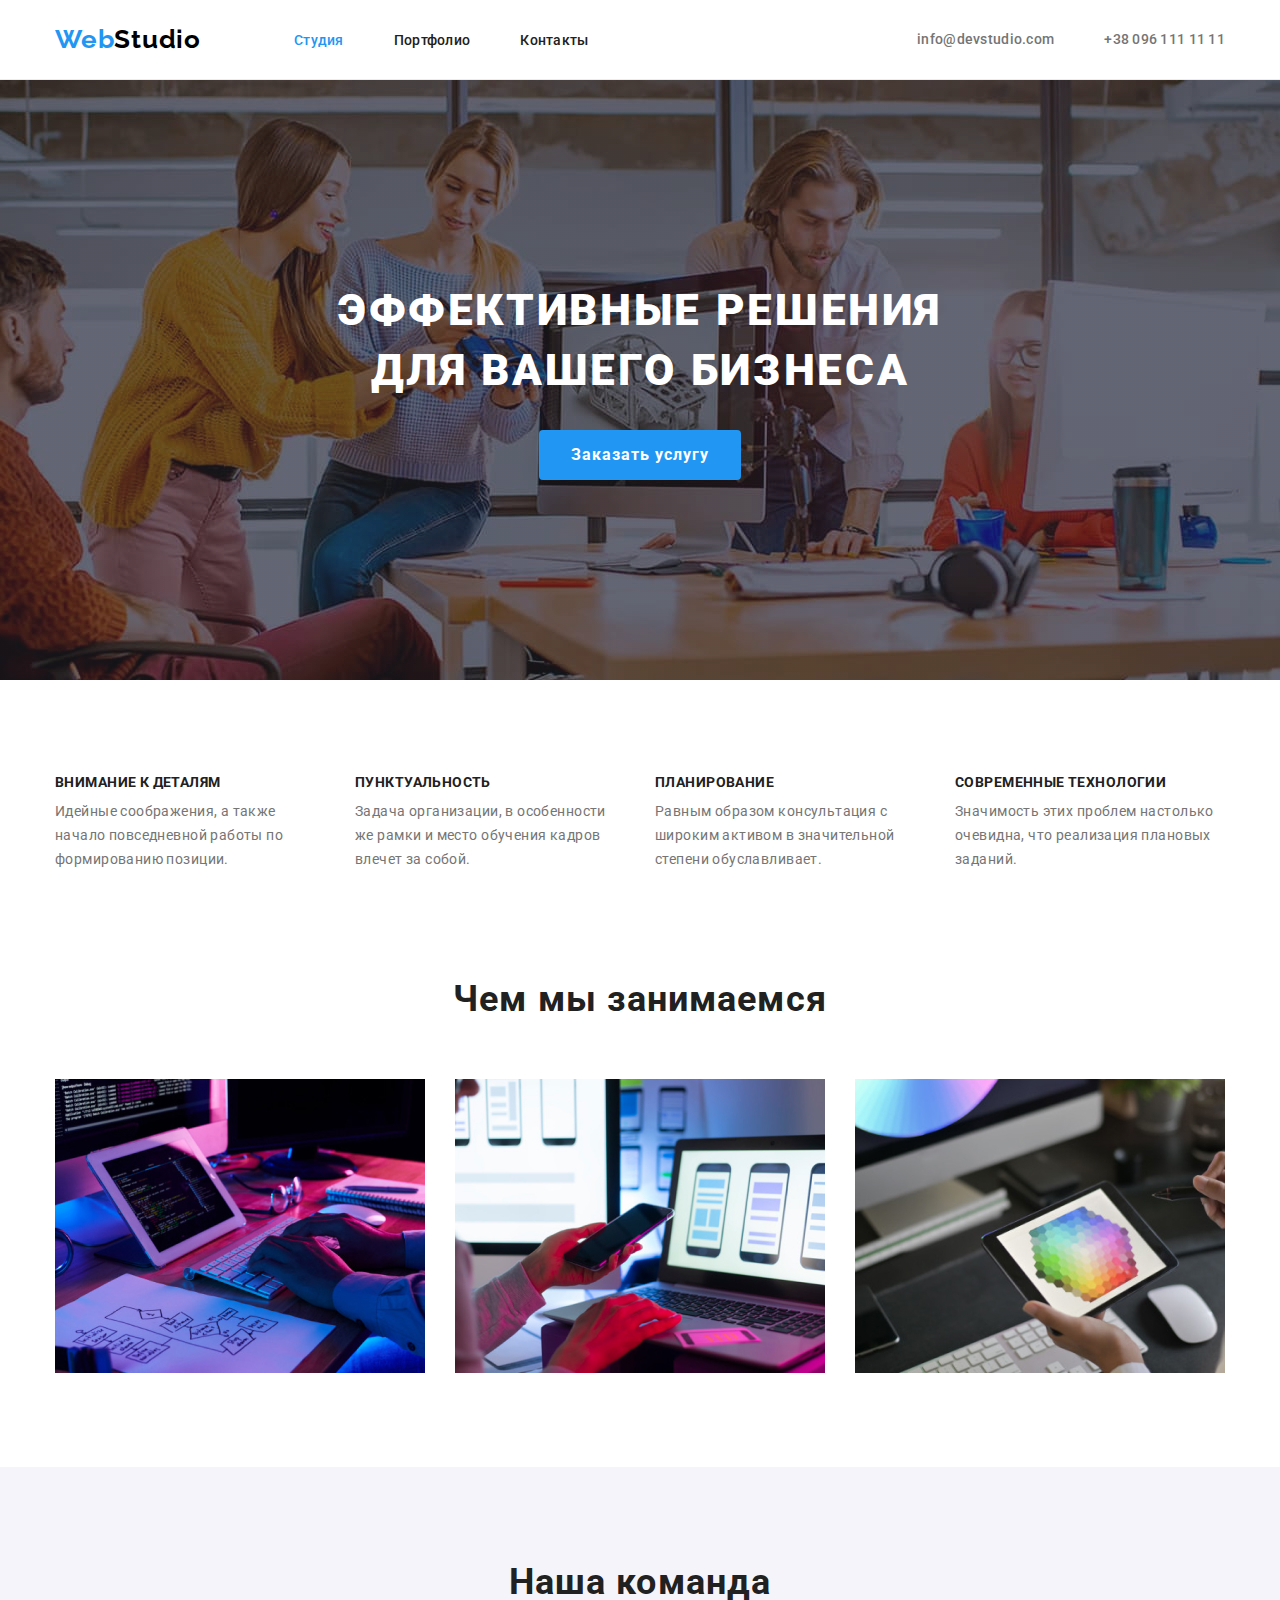
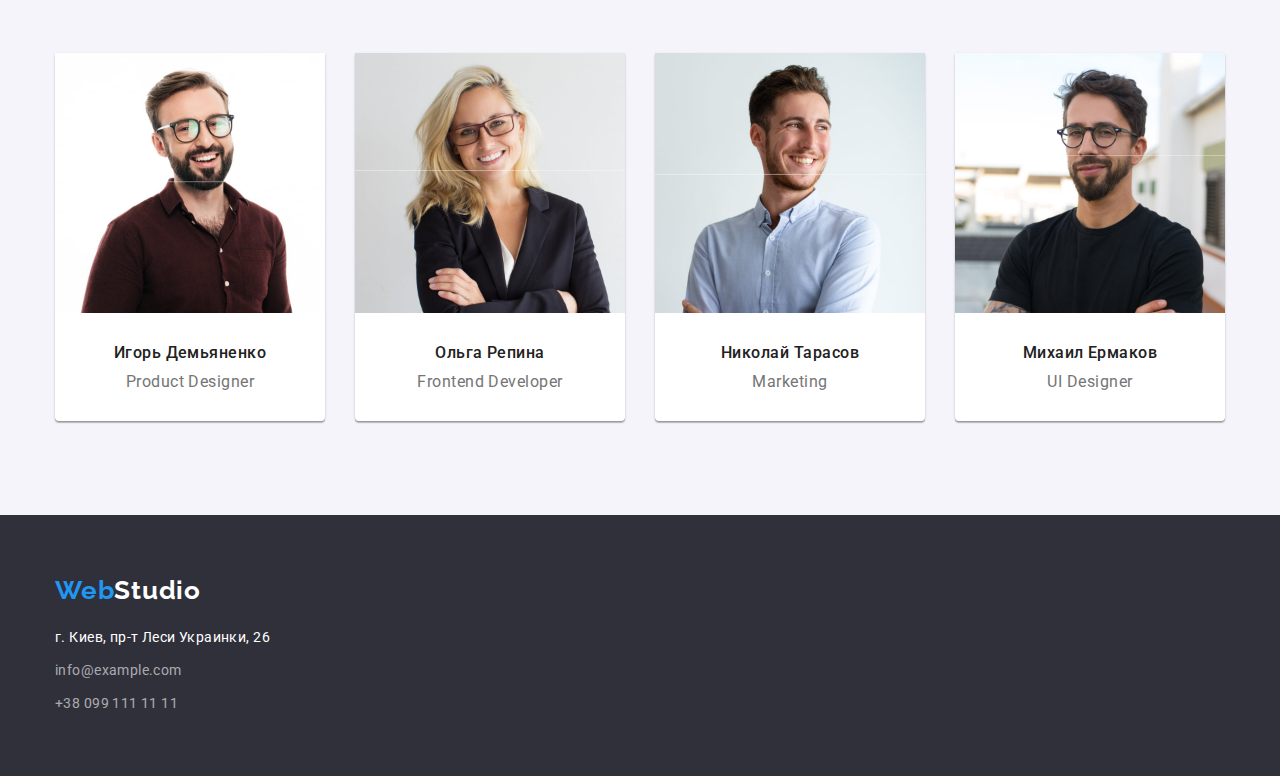
==== index.html @ e34e83f9 "Добавляет hw3 + background hero" ====
<!DOCTYPE html>
<html lang="ru">
  <head>
    <meta charset="UTF-8" />
    <meta http-equiv="X-UA-Compatible" content="IE=edge" />
    <meta name="viewport" content="width=device-width, initial-scale=1.0" />
    <title>Web Studio</title>
    <link rel="stylesheet" href="./css/modern-normalize.css" />
    <link rel="preconnect" href="https://fonts.gstatic.com" />
    <link
      href="https://fonts.googleapis.com/css2?family=Raleway:wght@700&family=Roboto:wght@400;500;700;900&display=swap"
      rel="stylesheet"
    />
    <link rel="stylesheet" href="./css/styles.css" />
  </head>
  <body>
    <header class="header">
      <div class="container">
        <nav class="navigation">
          <a href="./index.html" class="logo"
            ><span class="logo-web">Web</span>Studio</a
          >
          <ul class="site-nav list">
            <li><a href="./index.html" class="link active">Студия</a></li>
            <li><a href="./portfolio.html" class="link">Портфолио</a></li>
            <li><a href="" class="link">Контакты</a></li>
          </ul>
        </nav>
        <ul class="contact-list">
          <li>
            <a href="mailto:info@devstudio.com" class="link"
              >info@devstudio.com</a
            >
          </li>
          <li>
            <a href="tel:+380961111111" class="link">+38 096 111 11 11</a>
          </li>
        </ul>
      </div>
    </header>

    <main>
      <section class="hero">
        <div class="container">
          <h1 class="hero-title">
            Эффективные решения<br />для вашего бизнеса
          </h1>
          <button type="button" class="hero-button">Заказать услугу</button>
        </div>
      </section>
      <section class="features">
        <div class="container">
          <h2 class="features-title">Особенности</h2>
          <ul class="features-list">
            <li>
              <h3 class="features-list-title">Внимание к деталям</h3>
              <p class="features-list-text">
                Идейные соображения, а также начало повседневной работы по
                формированию позиции.
              </p>
            </li>
            <li>
              <h3 class="features-list-title">Пунктуальность</h3>
              <p class="features-list-text">
                Задача организации, в особенности же рамки и место обучения
                кадров влечет за собой.
              </p>
            </li>
            <li>
              <h3 class="features-list-title">Планирование</h3>
              <p class="features-list-text">
                Равным образом консультация с широким активом в значительной
                степени обуславливает.
              </p>
            </li>
            <li>
              <h3 class="features-list-title">Современные технологии</h3>
              <p class="features-list-text">
                Значимость этих проблем настолько очевидна, что реализация
                плановых заданий.
              </p>
            </li>
          </ul>
        </div>
      </section>
      <section class="doing">
        <div class="container">
          <h2 class="doing-title">Чем мы занимаемся</h2>
          <ul class="doing-list">
            <li>
              <img
                src="./images/box1.jpg"
                alt="Десктопные приложения"
                width="370"
                height="294"
              />
            </li>
            <li>
              <img
                src="./images/box2.jpg"
                alt="Мобильные приложения"
                width="370"
                height="294"
              />
            </li>
            <li>
              <img
                src="./images/box3.jpg"
                alt="Дизанерские решения"
                width="370"
                height="294"
              />
            </li>
          </ul>
        </div>
      </section>
      <section class="team">
        <div class="container">
          <h2 class="team-title">Наша команда</h2>
          <ul class="team-list">
            <li class="item">
              <img
                src="./images/img1.jpg"
                alt="фотография Игоря Демьяненко"
                width="270"
                height="260"
              />
              <h3 class="team-name">Игорь Демьяненко</h3>
              <p class="team-position">Product Designer</p>
            </li>
            <li class="item">
              <img
                src="./images/img2.jpg"
                alt="фотография Ольги Репиной"
                width="270"
                height="260"
              />
              <h3 class="team-name">Ольга Репина</h3>
              <p class="team-position">Frontend Developer</p>
            </li>
            <li class="item">
              <img
                src="./images/img3.jpg"
                alt="фотография Николая Тарасова"
                width="270"
                height="260"
              />
              <h3 class="team-name">Николай Тарасов</h3>
              <p class="team-position">Marketing</p>
            </li>
            <li class="item">
              <img
                src="./images/img4.jpg"
                alt="фотография Михаила Ермакова"
                width="270"
                height="260"
              />
              <h3 class="team-name">Михаил Ермаков</h3>
              <p class="team-position">UI Designer</p>
            </li>
          </ul>
        </div>
      </section>
    </main>

    <footer class="footer">
      <div class="container">
        <a href="./index.html" class="logo"
          ><span class="logo-web">Web</span>Studio</a
        >
        <address class="address">
          <ul class="address-list">
            <li>
              <a
                href="https://goo.gl/maps/xPfi8tbp2PGUQbh47"
                target="_blank"
                class="address"
                >г. Киев, пр-т Леси Украинки, 26</a
              >
            </li>
            <li>
              <a href="mailto:info@example.com" class="footer-email"
                >info@example.com</a
              >
            </li>
            <li>
              <a href="tel:+380991111111" class="footer-phone"
                >+38 099 111 11 11</a
              >
            </li>
          </ul>
        </address>
      </div>
    </footer>
  </body>
</html>
---- css/styles.css ----
:root {
  --primary-text-color: #757575;
  --title-text-color: #212121;
  --dark-background-text: #ffffff;
  --accent-color: #2196f3;
  --secondary-background: #2f303a;
  --primary-background-color: #ffffff;
}
body {
  color: var(--title-text-color);
  background-color: var(--primary-background-color);
  font-family: "Roboto", sans-serif;
  max-width: 1600px;
}

/* #FFFFFF основной фон */
/* #F5F4FA background для кнопок в портфолио и секция наша команда */
/*  #2F303A background hero и footer*/
/* #757575 текст + тел и емейл */
/* #212121  загаловки + навигация */
/*  #2196F3  синий цвет ссылок
 при фокусе и ховере + цвет фона кнопок*/
/* #FFFFFF  цвет текста на темных тонах */

.container {
  width: 1200px;
  margin: 0 auto;
  padding-left: 15px;
  padding-right: 15px;
}

section {
  padding-top: 94px;
  padding-bottom: 94px;
}

a,
img {
  display: block;
}

/* HEADER */

.header {
  border-bottom: 1px solid #ececec;
}

/* logo */
header .container {
  display: flex;
  align-items: center;
  justify-content: space-between;
}

.logo {
  margin-right: 93px;
  font-family: "Raleway", sans-serif;
  font-weight: 700;
  font-size: 26px;
  line-height: 1.174;
  letter-spacing: 0.03em;
  color: #000000;
}

.logo-web {
  color: var(--accent-color);
}

/* Navigation */

.navigation {
  display: flex;
  align-items: center;
}

.active {
  color: var(--accent-color);
}

.site-nav {
  display: flex;
}
.site-nav :not(:last-child) {
  margin-right: 50px;
}

.site-nav .link {
  display: block;
  padding-top: 32px;
  padding-bottom: 31px;
  font-weight: 500;
  font-size: 14px;
  line-height: 1.143;
  letter-spacing: 0.02em;
}

.site-nav .link:hover,
.site-nav .link:focus {
  color: var(--accent-color);
}

/* Contacts */

.contact-list {
  display: flex;
}

.contact-list :not(:last-child) {
  margin-right: 50px;
}

.contact-list .link {
  display: block;
  padding-bottom: 32px;
  padding-top: 31px;
  color: var(--primary-text-color);
  font-weight: 500;
  font-size: 14px;
  line-height: 1.143;
  letter-spacing: 0.02em;
}

.contact-list .link:hover,
.contact-list .link:focus {
  color: var(--accent-color);
}

/* MAIN */
/* Hero */
.hero {
  background-color: var(--secondary-background);
  background-image: linear-gradient(
      to right,
      rgba(47, 48, 58, 0.4),
      rgba(47, 48, 58, 0.4)
    ),
    url(../images/background-hero.jpg);
  background-position: center;
  max-width: 1600px;
  min-height: 600px;
  padding-top: 200px;
  padding-bottom: 200px;
  text-align: center;
}

.hero-title {
  font-weight: 900;
  font-size: 44px;
  line-height: 1.364;
  letter-spacing: 0.06em;
  color: var(--dark-background-text);
  text-transform: uppercase;
  text-align: center;
  margin-bottom: 30px;
}

.hero-button {
  font-weight: 700;
  font-size: 16px;
  line-height: 1.875;
  letter-spacing: 0.06em;
  border: none;
  color: var(--dark-background-text);
  background-color: var(--accent-color);
  cursor: pointer;
  padding: 10px 32px 10px 32px;
  border-radius: 4px;
  min-width: 200px;
}

/* Features */

.features-title {
  position: absolute;
  width: 1px;
  height: 1px;
  margin: -1px;
  border: 0;
  padding: 0;

  white-space: nowrap;
  clip-path: inset(100%);
  clip: rect(0 0 0 0);
  overflow: hidden;
}

.features-list {
  display: flex;
}

.features-list li {
  width: 270px;
  height: 101px;
}

.features-list :not(:last-child) {
  margin-right: 30px;
}

.features-list-title {
  font-weight: 700;
  font-size: 14px;
  line-height: 1.143;
  letter-spacing: 0.03em;
  text-transform: uppercase;
  margin-bottom: 10px;
}

.features-list-text {
  font-size: 14px;
  line-height: 1.714;
  letter-spacing: 0.03em;
  color: var(--primary-text-color);
}

/* Doing */

.doing {
  padding-top: 0;
}

.doing-list {
  display: flex;
}

.doing-list :not(:last-child) {
  margin-right: 30px;
}

.doing-title {
  margin-bottom: 50px;
  font-weight: 700;
  font-size: 36px;
  line-height: 1.667;
  letter-spacing: 0.03em;
  text-align: center;
}

/* Team */

.team {
  background-color: #f5f4fa;
}

.team-list {
  display: flex;
  flex-wrap: wrap;
  margin-top: -30px;
  margin-left: -30px;
}

.team-list > .item {
  flex-basis: calc(100% / 4 -30px);
  margin-left: 30px;
  margin-top: 30px;
}

.team-list .item {
  background-color: var(--primary-background-color);
  text-align: center;
  border-radius: 0px 0px 4px 4px;
  box-shadow: 0px 1px 3px rgba(0, 0, 0, 0.12), 0px 1px 1px rgba(0, 0, 0, 0.14),
    0px 2px 1px rgba(0, 0, 0, 0.2);
}

.team-title {
  margin-bottom: 50px;
  font-weight: bold;
  font-size: 36px;
  line-height: 1.1667;
  letter-spacing: 0.03em;
  text-align: center;
}

.team-name {
  font-weight: 500;
  font-size: 16px;
  line-height: 1.188;
  letter-spacing: 0.03em;
  margin-top: 30px;
  margin-bottom: 10px;
}

.team-position {
  font-size: 16px;
  line-height: 1.188;
  letter-spacing: 0.03em;
  color: var(--primary-text-color);
  margin-bottom: 30px;
}

/* FOOTER */
.footer {
  background-color: var(--secondary-background);
  padding-top: 60px;
  padding-bottom: 60px;
}

.footer .logo {
  color: var(--dark-background-text);
  width: 150px;
}

.address {
  margin-top: 20px;
}

.address-list li:not(:last-child) {
  margin-bottom: 9px;
}

.address-list li {
  width: 231px;
}

.address {
  font-weight: 400;
  font-size: 14px;
  line-height: 1.714;
  letter-spacing: 0.03em;
  color: var(--dark-background-text);
}

.footer-email,
.footer-phone {
  font-weight: 400;
  font-size: 14px;
  line-height: 1.714;
  letter-spacing: 0.03em;
  color: rgba(255, 255, 255, 0.6);
}

/* PORTFOLIO */

.portfolio-title {
  position: absolute;
  width: 1px;
  height: 1px;
  margin: -1px;
  border: 0;
  padding: 0;

  white-space: nowrap;
  clip-path: inset(100%);
  clip: rect(0 0 0 0);
  overflow: hidden;
}

.portfolio-filters {
  display: flex;
  justify-content: center;
  margin-bottom: 50px;
}

.portfolio-filters :not(:last-child) {
  margin-right: 8px;
}

.portfolio-button {
  padding: 6px 22px 6px 22px;
  border-radius: 4px;
  font-family: inherit;
  font-weight: 500;
  font-size: 16px;
  line-height: 1.625;
  text-align: center;
  letter-spacing: 0.03em;
  border: none;
  color: inherit;
  background-color: #f5f4fa;
  cursor: pointer;
}

.portfolio-button:hover,
.portfolio-button:focus {
  color: var(--dark-background-text);
  background-color: var(--accent-color);
  box-shadow: 0px 3px 1px rgba(0, 0, 0, 0.1), 0px 1px 2px rgba(0, 0, 0, 0.08),
    0px 2px 2px rgba(0, 0, 0, 0.12);
}

.card-set {
  display: flex;
  flex-wrap: wrap;
  margin-top: -30px;
  margin-left: -30px;
}

.card-set > .item {
  flex-basis: calc(100% / 3 -30px);
  margin-top: 30px;
  margin-left: 30px;
}

.portfolio-work {
  margin-bottom: 4px;
  font-weight: 700;
  font-size: 18px;
  line-height: 2;
  letter-spacing: 0.06em;
}

.portfolio-type {
  font-weight: 400;
  font-size: 16px;
  line-height: 1.875;
  letter-spacing: 0.03em;
  color: var(--primary-text-color);
}

.card-content {
  padding: 20px 24px 20px 24px;
  background-color: var(--primary-background-color);
  border-right: 1px solid #eeeeee;
  border-bottom: 1px solid #eeeeee;
  border-left: 1px solid #eeeeee;
}
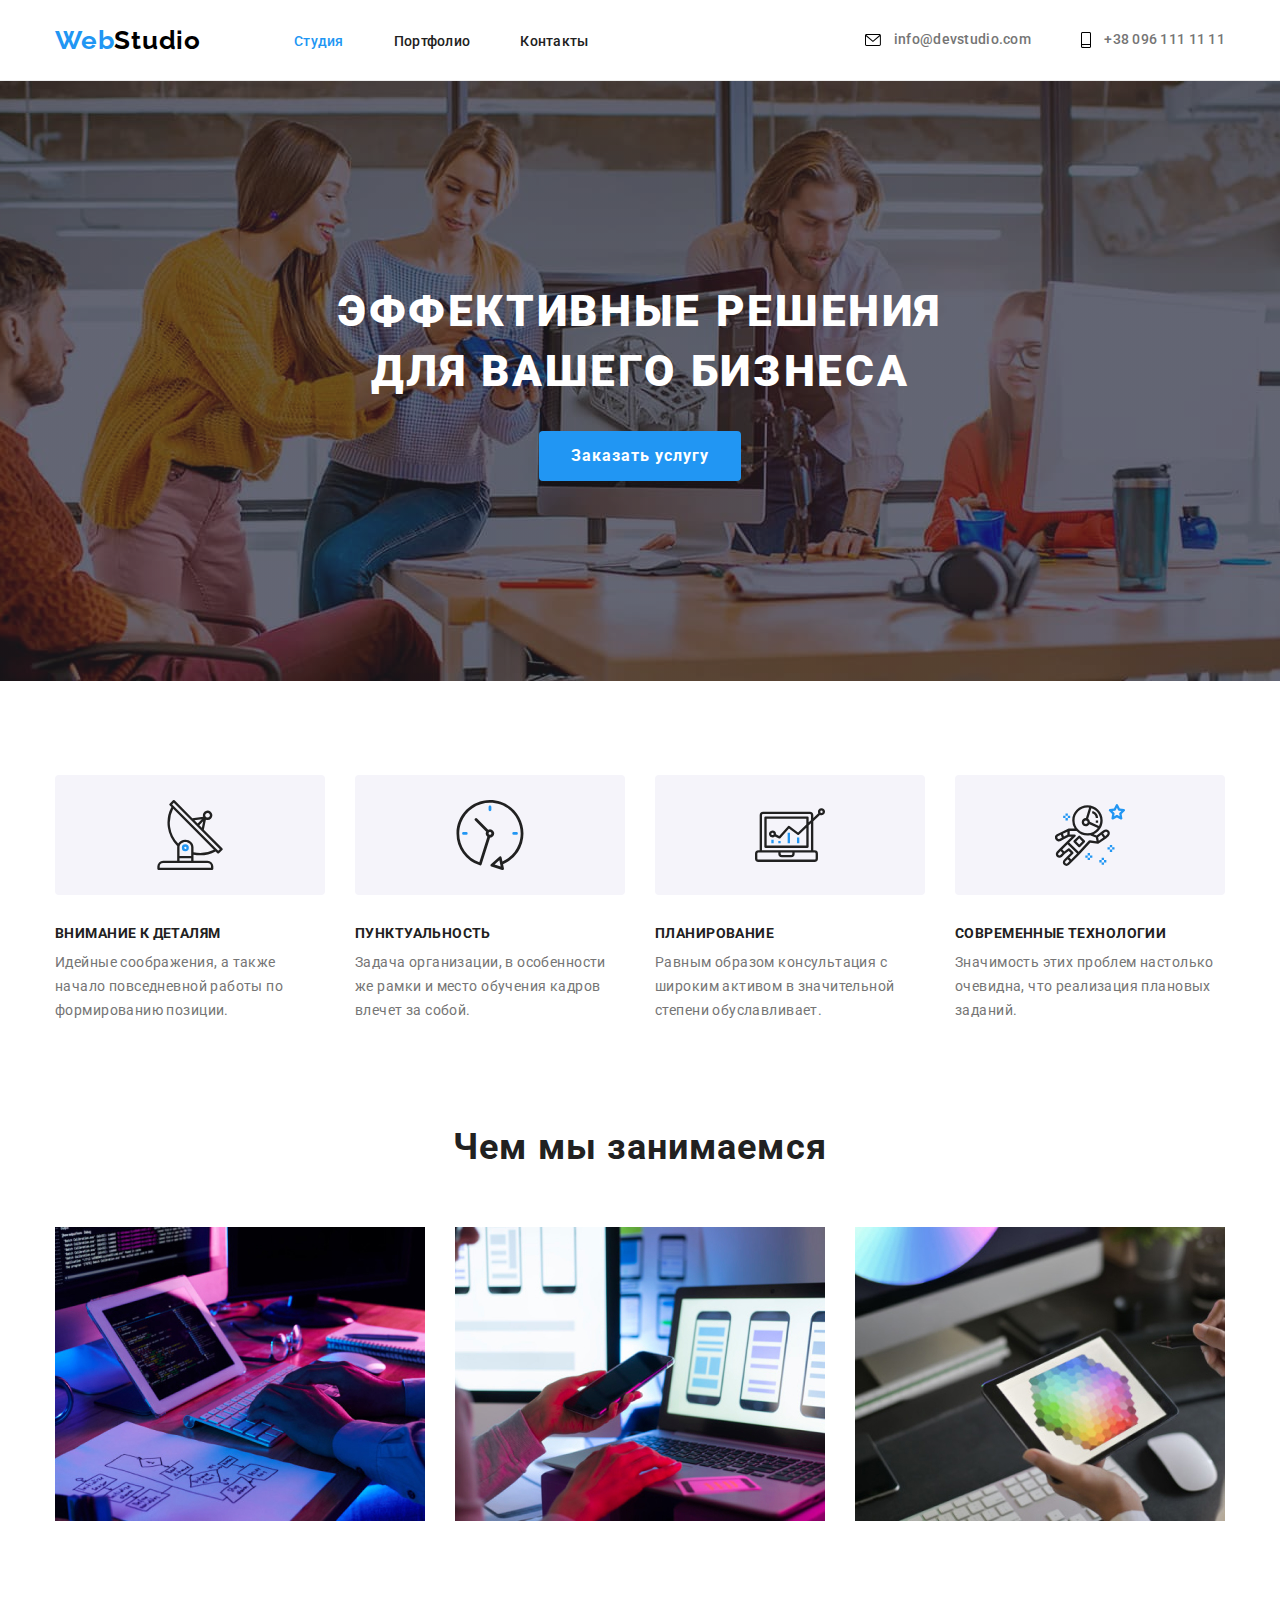
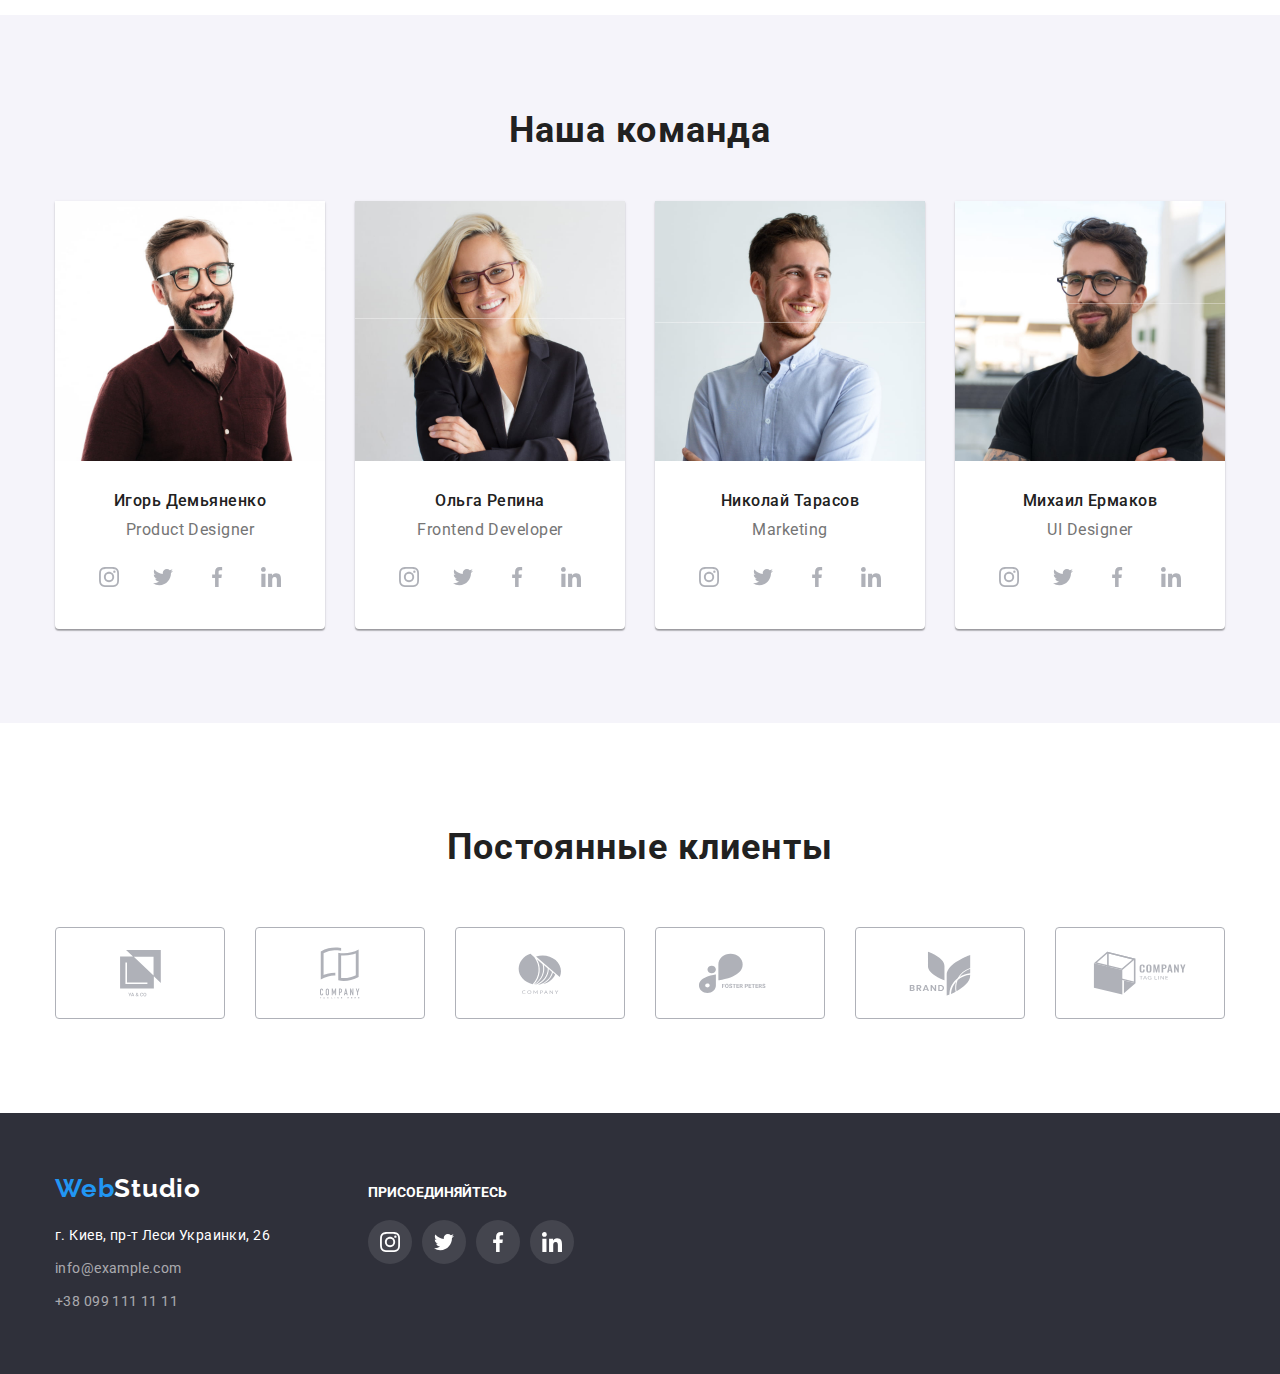
==== commit 349549e4: "Добавляет hw4" ====
--- a/index.html
+++ b/index.html
@@ -29,11 +29,21 @@
         <ul class="contact-list">
           <li>
             <a href="mailto:info@devstudio.com" class="link"
+              ><span>
+                <svg class="icon-envelope">
+                  <use href="./images/symbol-defs.svg#icon-envelope"></use>
+                </svg> </span
               >info@devstudio.com</a
             >
           </li>
           <li>
-            <a href="tel:+380961111111" class="link">+38 096 111 11 11</a>
+            <a href="tel:+380961111111" class="link"
+              ><span>
+                <svg class="icon-smartphone">
+                  <use href="./images/symbol-defs.svg#icon-smartphone"></use>
+                </svg> </span
+              >+38 096 111 11 11</a
+            >
           </li>
         </ul>
       </div>
@@ -53,6 +63,11 @@
           <h2 class="features-title">Особенности</h2>
           <ul class="features-list">
             <li>
+              <div class="icon-background">
+                <svg class="icon-image">
+                  <use href="./images/symbol-defs.svg#icon-antenna"></use>
+                </svg>
+              </div>
               <h3 class="features-list-title">Внимание к деталям</h3>
               <p class="features-list-text">
                 Идейные соображения, а также начало повседневной работы по
@@ -60,6 +75,11 @@
               </p>
             </li>
             <li>
+              <div class="icon-background">
+                <svg class="icon-image">
+                  <use href="./images/symbol-defs.svg#icon-clock"></use>
+                </svg>
+              </div>
               <h3 class="features-list-title">Пунктуальность</h3>
               <p class="features-list-text">
                 Задача организации, в особенности же рамки и место обучения
@@ -67,6 +87,11 @@
               </p>
             </li>
             <li>
+              <div class="icon-background">
+                <svg class="icon-image">
+                  <use href="./images/symbol-defs.svg#icon-diagram"></use>
+                </svg>
+              </div>
               <h3 class="features-list-title">Планирование</h3>
               <p class="features-list-text">
                 Равным образом консультация с широким активом в значительной
@@ -74,6 +99,11 @@
               </p>
             </li>
             <li>
+              <div class="icon-background">
+                <svg class="icon-image">
+                  <use href="./images/symbol-defs.svg#icon-astronaut"></use>
+                </svg>
+              </div>
               <h3 class="features-list-title">Современные технологии</h3>
               <p class="features-list-text">
                 Значимость этих проблем настолько очевидна, что реализация
@@ -127,6 +157,36 @@
               />
               <h3 class="team-name">Игорь Демьяненко</h3>
               <p class="team-position">Product Designer</p>
+              <ul class="sl-list">
+                <li class="sl-item">
+                  <a href="" class="sl-link">
+                    <svg class="sl-logo">
+                      <use href="./images/symbol-defs.svg#icon-instagram"></use>
+                    </svg>
+                  </a>
+                </li>
+                <li class="sl-item">
+                  <a href="" class="sl-link">
+                    <svg class="sl-logo">
+                      <use href="./images/symbol-defs.svg#icon-twitter"></use>
+                    </svg>
+                  </a>
+                </li>
+                <li class="sl-item">
+                  <a href="" class="sl-link">
+                    <svg class="sl-logo">
+                      <use href="./images/symbol-defs.svg#icon-facebook"></use>
+                    </svg>
+                  </a>
+                </li>
+                <li class="sl-item">
+                  <a href="" class="sl-link">
+                    <svg class="sl-logo">
+                      <use href="./images/symbol-defs.svg#icon-linkedin"></use>
+                    </svg>
+                  </a>
+                </li>
+              </ul>
             </li>
             <li class="item">
               <img
@@ -137,6 +197,36 @@
               />
               <h3 class="team-name">Ольга Репина</h3>
               <p class="team-position">Frontend Developer</p>
+              <ul class="sl-list">
+                <li class="sl-item">
+                  <a href="" class="sl-link">
+                    <svg class="sl-logo">
+                      <use href="./images/symbol-defs.svg#icon-instagram"></use>
+                    </svg>
+                  </a>
+                </li>
+                <li class="sl-item">
+                  <a href="" class="sl-link">
+                    <svg class="sl-logo">
+                      <use href="./images/symbol-defs.svg#icon-twitter"></use>
+                    </svg>
+                  </a>
+                </li>
+                <li class="sl-item">
+                  <a href="" class="sl-link">
+                    <svg class="sl-logo">
+                      <use href="./images/symbol-defs.svg#icon-facebook"></use>
+                    </svg>
+                  </a>
+                </li>
+                <li class="sl-item">
+                  <a href="" class="sl-link">
+                    <svg class="sl-logo">
+                      <use href="./images/symbol-defs.svg#icon-linkedin"></use>
+                    </svg>
+                  </a>
+                </li>
+              </ul>
             </li>
             <li class="item">
               <img
@@ -147,6 +237,36 @@
               />
               <h3 class="team-name">Николай Тарасов</h3>
               <p class="team-position">Marketing</p>
+              <ul class="sl-list">
+                <li class="sl-item">
+                  <a href="" class="sl-link">
+                    <svg class="sl-logo">
+                      <use href="./images/symbol-defs.svg#icon-instagram"></use>
+                    </svg>
+                  </a>
+                </li>
+                <li class="sl-item">
+                  <a href="" class="sl-link">
+                    <svg class="sl-logo">
+                      <use href="./images/symbol-defs.svg#icon-twitter"></use>
+                    </svg>
+                  </a>
+                </li>
+                <li class="sl-item">
+                  <a href="" class="sl-link">
+                    <svg class="sl-logo">
+                      <use href="./images/symbol-defs.svg#icon-facebook"></use>
+                    </svg>
+                  </a>
+                </li>
+                <li class="sl-item">
+                  <a href="" class="sl-link">
+                    <svg class="sl-logo">
+                      <use href="./images/symbol-defs.svg#icon-linkedin"></use>
+                    </svg>
+                  </a>
+                </li>
+              </ul>
             </li>
             <li class="item">
               <img
@@ -157,6 +277,79 @@
               />
               <h3 class="team-name">Михаил Ермаков</h3>
               <p class="team-position">UI Designer</p>
+              <ul class="sl-list">
+                <li class="sl-item">
+                  <a href="" class="sl-link">
+                    <svg class="sl-logo">
+                      <use href="./images/symbol-defs.svg#icon-instagram"></use>
+                    </svg>
+                  </a>
+                </li>
+                <li class="sl-item">
+                  <a href="" class="sl-link">
+                    <svg class="sl-logo">
+                      <use href="./images/symbol-defs.svg#icon-twitter"></use>
+                    </svg>
+                  </a>
+                </li>
+                <li class="sl-item">
+                  <a href="" class="sl-link">
+                    <svg class="sl-logo">
+                      <use href="./images/symbol-defs.svg#icon-facebook"></use>
+                    </svg>
+                  </a>
+                </li>
+                <li class="sl-item">
+                  <a href="" class="sl-link">
+                    <svg class="sl-logo">
+                      <use href="./images/symbol-defs.svg#icon-linkedin"></use>
+                    </svg>
+                  </a>
+                </li>
+              </ul>
+            </li>
+          </ul>
+        </div>
+      </section>
+      <section class="clients">
+        <div class="container">
+          <h1 class="clients-title">Постоянные клиенты</h1>
+          <ul class="clients-list">
+            <li class="clients-item">
+              <a href="" class="clients-link">
+                <svg class="company logo1">
+                  <use href="./images/symbol-defs.svg#icon-logo1"></use></svg
+              ></a>
+            </li>
+            <li class="clients-item">
+              <a href="" class="clients-link">
+                <svg class="company logo2">
+                  <use href="./images/symbol-defs.svg#icon-logo2"></use></svg
+              ></a>
+            </li>
+            <li class="clients-item">
+              <a href="" class="clients-link">
+                <svg class="company logo3">
+                  <use href="./images/symbol-defs.svg#icon-logo3"></use></svg
+              ></a>
+            </li>
+            <li class="clients-item">
+              <a href="" class="clients-link">
+                <svg class="company logo4">
+                  <use href="./images/symbol-defs.svg#icon-logo4"></use></svg
+              ></a>
+            </li>
+            <li class="clients-item">
+              <a href="" class="clients-link">
+                <svg class="company logo5">
+                  <use href="./images/symbol-defs.svg#icon-logo5"></use></svg
+              ></a>
+            </li>
+            <li class="clients-item">
+              <a href="" class="clients-link">
+                <svg class="company logo6">
+                  <use href="./images/symbol-defs.svg#icon-logo6"></use></svg
+              ></a>
             </li>
           </ul>
         </div>
@@ -165,31 +358,68 @@
 
     <footer class="footer">
       <div class="container">
-        <a href="./index.html" class="logo"
-          ><span class="logo-web">Web</span>Studio</a
-        >
-        <address class="address">
-          <ul class="address-list">
-            <li>
-              <a
-                href="https://goo.gl/maps/xPfi8tbp2PGUQbh47"
-                target="_blank"
-                class="address"
-                >г. Киев, пр-т Леси Украинки, 26</a
-              >
-            </li>
-            <li>
-              <a href="mailto:info@example.com" class="footer-email"
-                >info@example.com</a
-              >
-            </li>
-            <li>
-              <a href="tel:+380991111111" class="footer-phone"
-                >+38 099 111 11 11</a
-              >
-            </li>
-          </ul>
-        </address>
+        <div class="footer-flex">
+          <div>
+            <a href="./index.html" class="logo"
+              ><span class="logo-web">Web</span>Studio</a
+            >
+            <address class="address">
+              <ul class="address-list">
+                <li>
+                  <a
+                    href="https://goo.gl/maps/xPfi8tbp2PGUQbh47"
+                    target="_blank"
+                    class="address"
+                    >г. Киев, пр-т Леси Украинки, 26</a
+                  >
+                </li>
+                <li>
+                  <a href="mailto:info@example.com" class="footer-email"
+                    >info@example.com</a
+                  >
+                </li>
+                <li>
+                  <a href="tel:+380991111111" class="footer-phone"
+                    >+38 099 111 11 11</a
+                  >
+                </li>
+              </ul>
+            </address>
+          </div>
+          <div class="join">
+            <h3 class="join-title">Присоединяйтесь</h3>
+            <ul class="join-list">
+              <li>
+                <a href="" class="join-link">
+                  <svg class="join-icon">
+                    <use href="./images/symbol-defs.svg#icon-instagram"></use>
+                  </svg>
+                </a>
+              </li>
+              <li>
+                <a href="" class="join-link">
+                  <svg class="join-icon">
+                    <use href="./images/symbol-defs.svg#icon-twitter"></use>
+                  </svg>
+                </a>
+              </li>
+              <li>
+                <a href="" class="join-link">
+                  <svg class="join-icon">
+                    <use href="./images/symbol-defs.svg#icon-facebook"></use>
+                  </svg>
+                </a>
+              </li>
+              <li>
+                <a href="" class="join-link">
+                  <svg class="join-icon">
+                    <use href="./images/symbol-defs.svg#icon-linkedin"></use>
+                  </svg>
+                </a>
+              </li>
+            </ul>
+          </div>
+        </div>
       </div>
     </footer>
   </body>
--- a/css/styles.css
+++ b/css/styles.css
@@ -110,7 +110,7 @@
 }
 
 .contact-list .link {
-  display: block;
+  display: inline-block;
   padding-bottom: 32px;
   padding-top: 31px;
   color: var(--primary-text-color);
@@ -123,6 +123,21 @@
 .contact-list .link:hover,
 .contact-list .link:focus {
   color: var(--accent-color);
+  fill: #2196f3;
+}
+
+.icon-envelope {
+  width: 16px;
+  height: 12px;
+  vertical-align: middle;
+  margin-right: 10px;
+}
+
+.icon-smartphone {
+  width: 10px;
+  height: 16px;
+  vertical-align: middle;
+  margin-right: 10px;
 }
 
 /* MAIN */
@@ -190,7 +205,6 @@
 
 .features-list li {
   width: 270px;
-  height: 101px;
 }
 
 .features-list :not(:last-child) {
@@ -211,6 +225,22 @@
   line-height: 1.714;
   letter-spacing: 0.03em;
   color: var(--primary-text-color);
+}
+
+.icon-background {
+  display: flex;
+  width: 270px;
+  height: 120px;
+  background-color: #f5f4fa;
+  align-items: center;
+  justify-content: center;
+  margin-bottom: 30px;
+  border-radius: 4px;
+}
+
+.icon-image {
+  width: 70px;
+  height: 70px;
 }
 
 /* Doing */
@@ -286,7 +316,114 @@
   line-height: 1.188;
   letter-spacing: 0.03em;
   color: var(--primary-text-color);
+  margin-bottom: 16px;
+}
+
+.sl-list {
+  display: flex;
+  justify-content: center;
   margin-bottom: 30px;
+  fill: #afb1b8;
+}
+
+.sl-list :not(:last-child) {
+  margin-right: 10px;
+}
+
+.sl-logo {
+  width: 20px;
+  height: 20px;
+  fill: inherit;
+}
+
+.sl-link {
+  display: flex;
+  justify-content: center;
+  align-items: center;
+  width: 44px;
+  height: 44px;
+  border-radius: 50%;
+}
+
+.sl-link:hover,
+.sl-link:focus {
+  background-color: var(--accent-color);
+  fill: #fff;
+}
+
+/* Clients */
+
+.clients-title {
+  margin-bottom: 50px;
+  font-weight: 700;
+  font-size: 36px;
+  line-height: 1.667;
+  letter-spacing: 0.03em;
+  text-align: center;
+}
+
+.clients-list {
+  display: flex;
+  fill: #afb1b8;
+}
+
+.clients-list :not(:last-child) {
+  margin-right: 30px;
+}
+
+.clients-item {
+  width: 170px;
+  height: 92px;
+}
+
+.clients-link {
+  display: flex;
+  justify-content: center;
+  align-items: center;
+  width: 100%;
+  height: 100%;
+  border: 1px solid #afb1b8;
+  border-radius: 4px;
+}
+
+.company {
+  fill: inherit;
+}
+
+.logo1 {
+  width: 41px;
+  height: 46.7px;
+}
+
+.logo2 {
+  width: 40px;
+  height: 52px;
+}
+
+.logo3 {
+  width: 43.46px;
+  height: 41.18px;
+}
+
+.logo4 {
+  width: 84.44px;
+  height: 40.62px;
+}
+
+.logo5 {
+  width: 62.54px;
+  height: 45.43px;
+}
+
+.logo6 {
+  width: 93.79px;
+  height: 43.93px;
+}
+
+.clients-link:hover,
+.clients-link:focus {
+  border-color: var(--accent-color);
+  fill: var(--accent-color);
 }
 
 /* FOOTER */
@@ -328,6 +465,55 @@
   line-height: 1.714;
   letter-spacing: 0.03em;
   color: rgba(255, 255, 255, 0.6);
+}
+
+.footer-flex {
+  display: flex;
+  align-items: baseline;
+}
+
+.join {
+  margin-left: 70px;
+}
+
+.join-title {
+  font-weight: bold;
+  font-size: 14px;
+  line-height: 16px;
+  letter-spacing: 1.143;
+  text-transform: uppercase;
+  color: var(--dark-background-text);
+}
+
+.join-list {
+  display: flex;
+  fill: #fff;
+  margin-top: 20px;
+}
+
+.join-list :not(:last-child) {
+  margin-right: 10px;
+}
+
+.join-icon {
+  width: 20px;
+  height: 20px;
+  fill: inherit;
+}
+
+.join-link {
+  display: flex;
+  justify-content: center;
+  align-items: center;
+  width: 44px;
+  height: 44px;
+  background-color: rgba(255, 255, 255, 0.1);
+  border-radius: 50%;
+}
+
+.join-link:hover,
+.join-link:focus {
+  background-color: var(--accent-color);
 }
 
 /* PORTFOLIO */
@@ -415,3 +601,9 @@
   border-bottom: 1px solid #eeeeee;
   border-left: 1px solid #eeeeee;
 }
+
+.card-set > .item:hover,
+.card-set > .item:focus {
+  box-shadow: 0px 1px 1px rgba(0, 0, 0, 0.12), 0px 4px 4px rgba(0, 0, 0, 0.06),
+    1px 4px 6px rgba(0, 0, 0, 0.16);
+}
